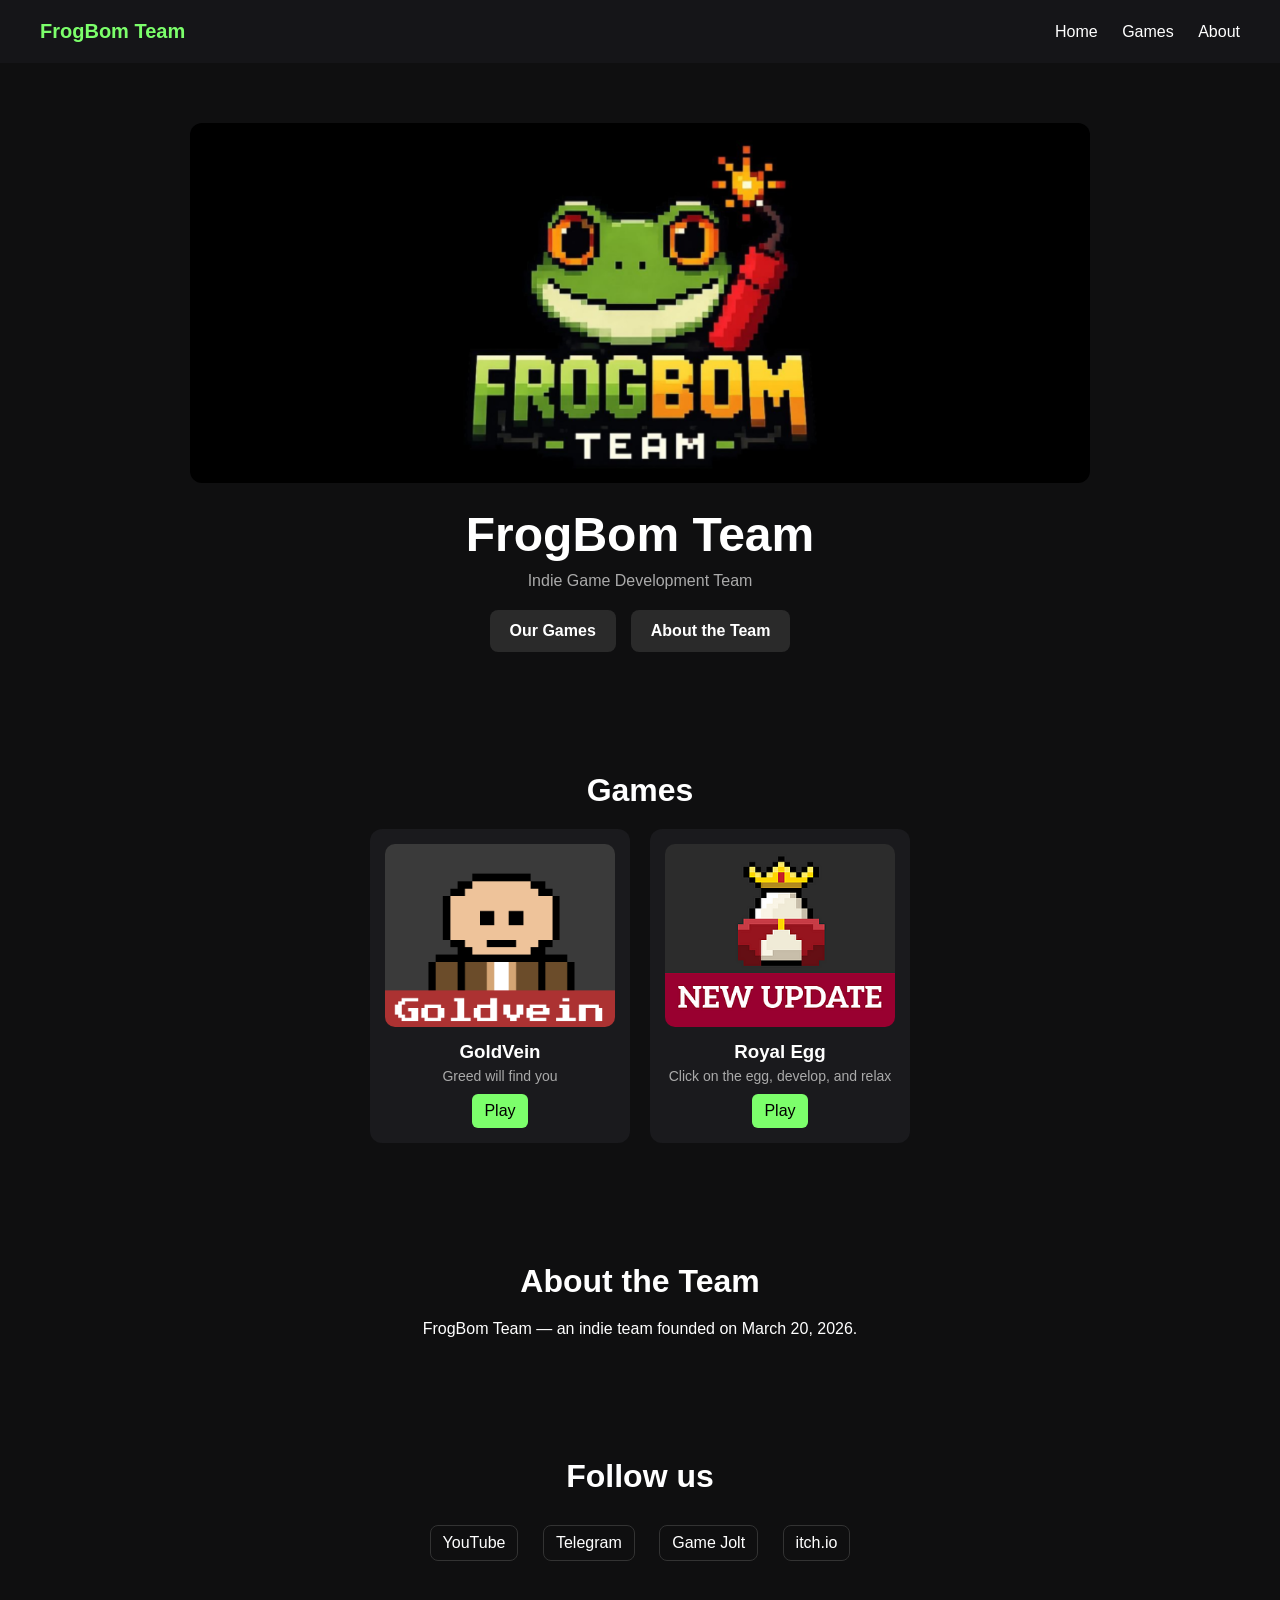
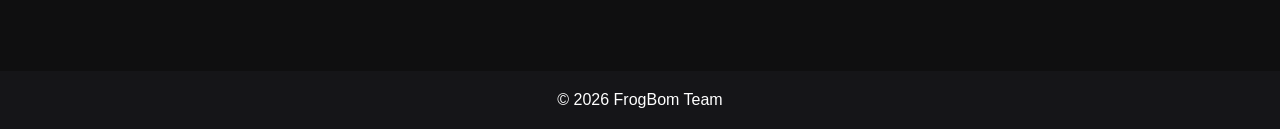
==== index.html @ e5e5e757 "frobom team" ====
<!DOCTYPE html>
<html lang="ru">
<head>
  <meta charset="UTF-8" />
  <meta name="viewport" content="width=device-width, initial-scale=1.0"/>
  <title>FrogBom Team</title>

  <link rel="stylesheet" href="css/style.css" />
</head>

<body>

<header class="header">
  <div class="logo">FrogBom Team</div>

  <nav class="nav">
    <a href="index.html">Home</a>
    <a href="games.html">Games</a>
    <a href="about.html">About</a>
  </nav>
</header>

<section class="hero">
  <img src="assets/team/logo2.png" alt="FrogBom Banner" class="hero-img">

  <h1>FrogBom Team</h1>
  <p>Indie Game Development Team</p>

  <div class="buttons">
    <a href="games.html" class="btn">Our Games</a>
    <a href="about.html" class="btn">About the Team</a>
  </div>
</section>

<section class="section">
  <h2>Games</h2>

  <div class="games">

    <div class="card">
      <img src="assets/games/goldvein/gol0.png" />
      <h3>GoldVein</h3>
      <p>Greed will find you</p>
      <a href="https://frogbom-team.itch.io/goldvein" target="_blank">Play</a>
    </div>

    <div class="card">
      <img src="assets/games/royal-egg/egg0.png" />
      <h3>Royal Egg</h3>
      <p>Click on the egg, develop, and relax</p>
      <a href="https://frogbom-team.itch.io/royal-egg" target="_blank">Play</a>
    </div>

  </div>
</section>

<section class="section">
  <h2>About the Team</h2>

  <p>
    FrogBom Team — an indie team founded on March 20, 2026.
  </p>
</section>

<section class="section">
  <h2>Follow us</h2>

  <div class="socials">
    <a href="https://youtube.com/@frogbom_team" target="_blank">YouTube</a>
    <a href="https://t.me/FROGBOM_TEAM" target="_blank">Telegram</a>
    <a href="https://gamejolt.com/@FROGBOM_TEAM" target="_blank">Game Jolt</a>
    <a href="https://frogbom-team.itch.io" target="_blank">itch.io</a>
  </div>
</section>

<footer class="footer">
  <p>© 2026 FrogBom Team</p>
</footer>

</body>
</html>
---- css/style.css ----
* {
  margin: 0;
  padding: 0;
  box-sizing: border-box;
  font-family: Arial, sans-serif;
}

body {
  background: #0f0f10;
  color: #ffffff;
}

/* HEADER */

.header {
  display: flex;
  justify-content: space-between;
  align-items: center;
  padding: 20px 40px;
  background: #151518;
  position: sticky;
  top: 0;
  z-index: 1000;
}

.logo {
  font-size: 20px;
  font-weight: bold;
  color: #7CFF6B;
}

.nav a {
  margin-left: 20px;
  text-decoration: none;
  color: white;
  transition: 0.2s;
}

.nav a:hover {
  color: #7CFF6B;
}

/* HERO */

.hero {
  text-align: center;
  padding: 60px 20px;
}

.hero-img {
  width: 100%;
  max-width: 900px;
  border-radius: 12px;
  margin-bottom: 20px;
}

.hero h1 {
  font-size: 48px;
  margin-bottom: 10px;
}

.hero p {
  color: #aaaaaa;
  margin-bottom: 20px;
}

/* BUTTONS */

.buttons {
  display: flex;
  justify-content: center;
  gap: 15px;
}

.btn {
  padding: 12px 20px;
  background: #2a2a2a;
  color: white;
  text-decoration: none;
  border-radius: 8px;
  font-weight: bold;
  transition: 0.2s;
  display: inline-block;
}

.btn:hover {
  background: #7CFF6B;
  color: black;
  transform: scale(1.05);
}

.btn:visited {
  color: white;
}

/* SECTIONS */

.section {
  padding: 60px 20px;
  text-align: center;
}

.section h2 {
  margin-bottom: 20px;
  font-size: 32px;
}

/* GAMES */

.games {
  display: flex;
  justify-content: center;
  flex-wrap: wrap;
  gap: 20px;
}

.card {
  background: #1a1a1d;
  padding: 15px;
  border-radius: 12px;
  width: 260px;
  transition: 0.2s;
}

.card:hover {
  transform: scale(1.05);
}

.card img {
  width: 100%;
  border-radius: 10px;
  margin-bottom: 10px;
}

.card h3 {
  margin-bottom: 5px;
}

.card p {
  color: #aaa;
  font-size: 14px;
  margin-bottom: 10px;
}

.card a {
  display: inline-block;
  padding: 8px 12px;
  background: #7CFF6B;
  color: black;
  text-decoration: none;
  border-radius: 6px;
}

/* SOCIALS */

.socials a {
  display: inline-block;
  margin: 10px;
  color: white;
  text-decoration: none;
  padding: 8px 12px;
  border: 1px solid #333;
  border-radius: 8px;
  transition: 0.2s;
}

.socials a:hover {
  border-color: #7CFF6B;
  color: #7CFF6B;
}

/* FOOTER */

.footer {
  text-align: center;
  padding: 20px;
  background: #151518;
  margin-top: 40px;
}
/* ===== ANIMATIONS ===== */

.card,
.hero,
.section {
  animation: fadeIn 0.6s ease forwards;
  opacity: 0;
}

@keyframes fadeIn {
  from {
    opacity: 0;
    transform: translateY(10px);
  }
  to {
    opacity: 1;
    transform: translateY(0);
  }
}

.card:hover {
  transform: scale(1.05);
  transition: 0.2s;
}

.btn {
  transition: 0.2s;
}

.btn:hover {
  transform: scale(1.05);
}

.game-cover {
    width: 600px;
    height: 338px;
    display: block;
    margin: 30px auto;
    border-radius: 12px;
    object-fit: contain;
    background: #1a1a1a;
}

@media (max-width: 768px) {
    .game-cover {
        width: 95%;
        height: auto;
    }
}
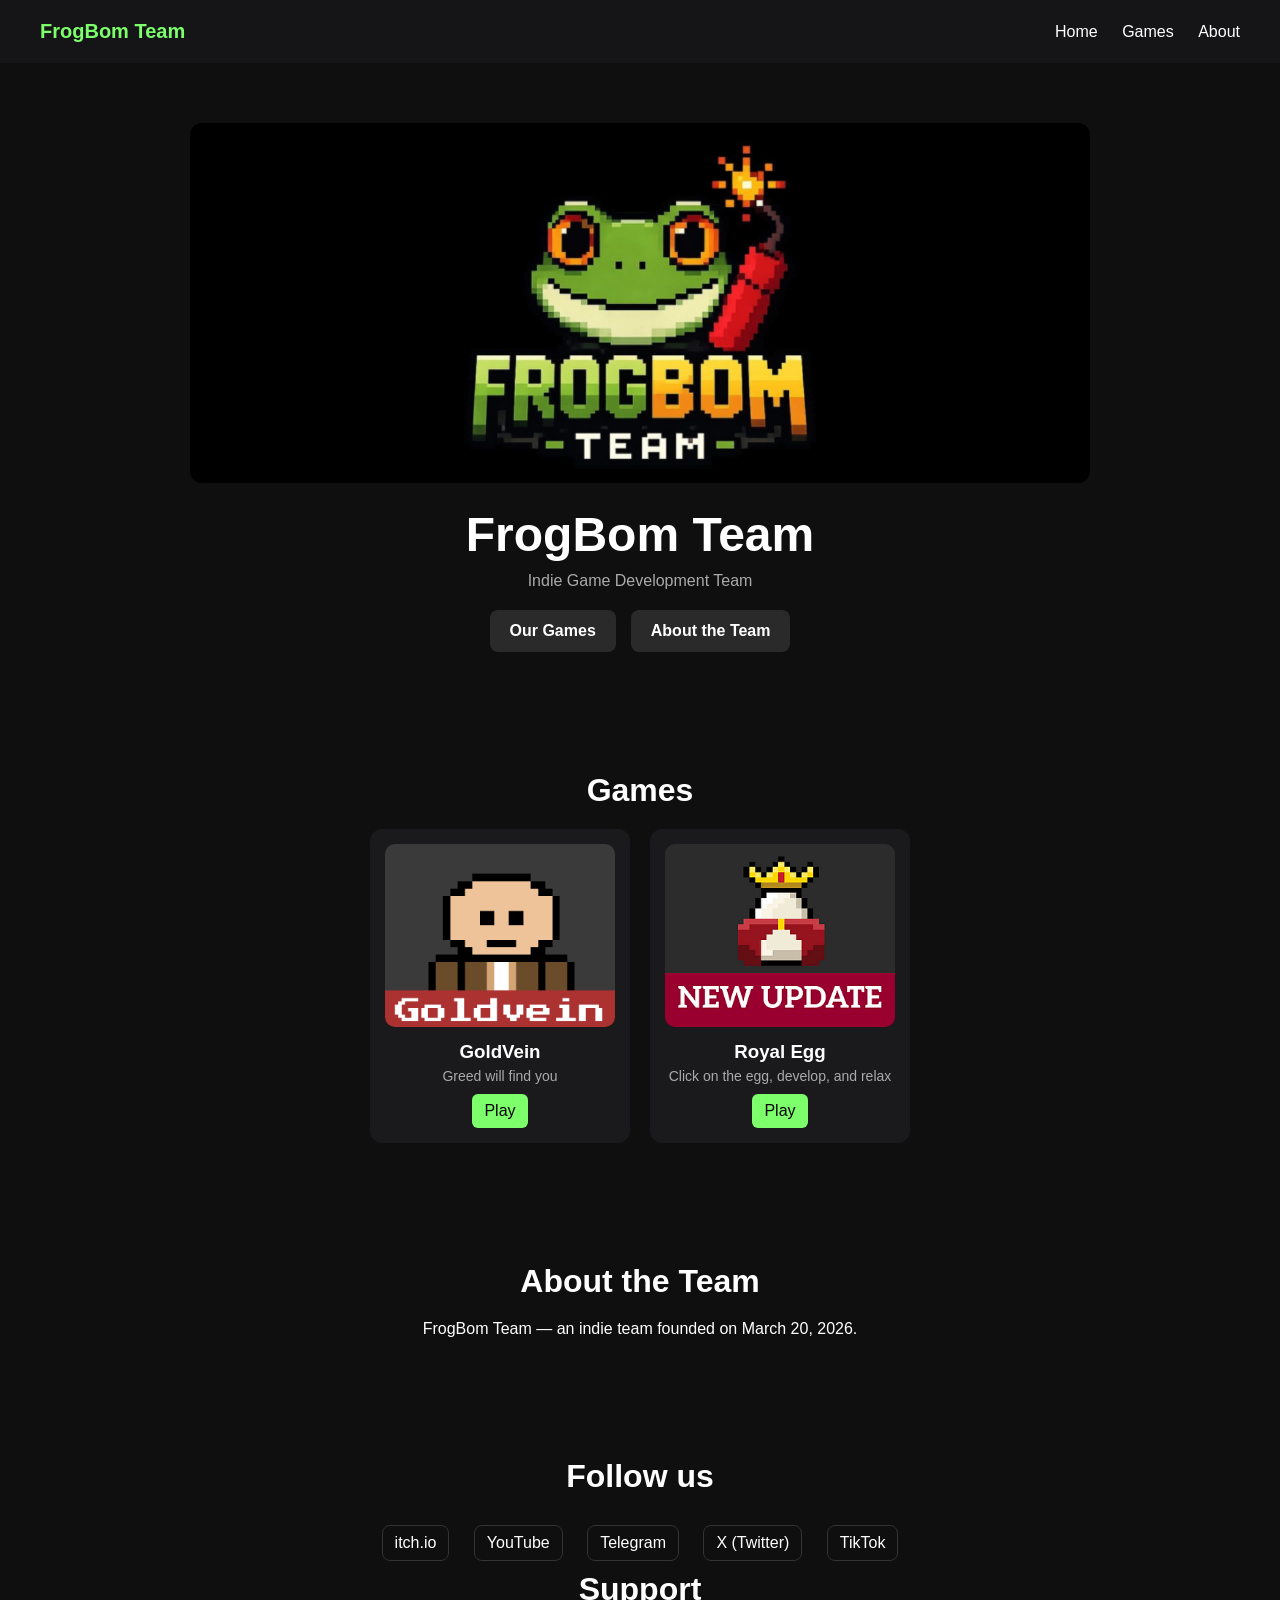
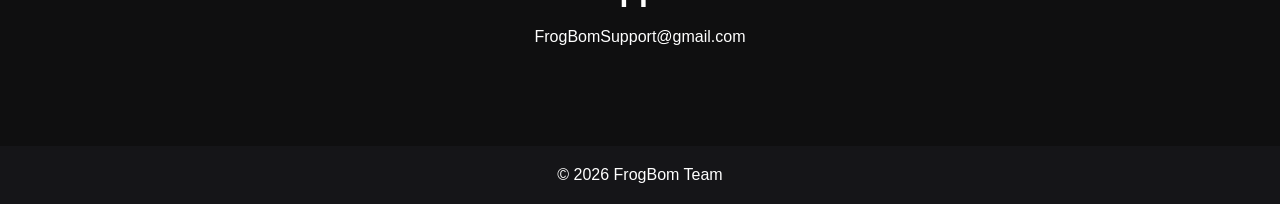
==== commit 3aec2b71: "new socials" ====
--- a/index.html
+++ b/index.html
@@ -5,6 +5,7 @@
   <meta name="viewport" content="width=device-width, initial-scale=1.0"/>
   <title>FrogBom Team</title>
 
+  <link rel="icon" type="image/png" href="favicon.png">
   <link rel="stylesheet" href="css/style.css" />
 </head>
 
@@ -66,10 +67,15 @@
   <h2>Follow us</h2>
 
   <div class="socials">
+    <a href="https://frogbom-team.itch.io" target="_blank">itch.io</a>
     <a href="https://youtube.com/@frogbom_team" target="_blank">YouTube</a>
     <a href="https://t.me/FROGBOM_TEAM" target="_blank">Telegram</a>
-    <a href="https://gamejolt.com/@FROGBOM_TEAM" target="_blank">Game Jolt</a>
-    <a href="https://frogbom-team.itch.io" target="_blank">itch.io</a>
+    <a href="https://x.com/FROGBOM_TEAM" target="_blank">X (Twitter)</a>
+    <a href="https://www.tiktok.com/@frogbom_team" target="_blank">TikTok</a>
+    <h2>Support</h2>
+  <p class="support-email">
+    FrogBomSupport@gmail.com
+  </p>
   </div>
 </section>
 
